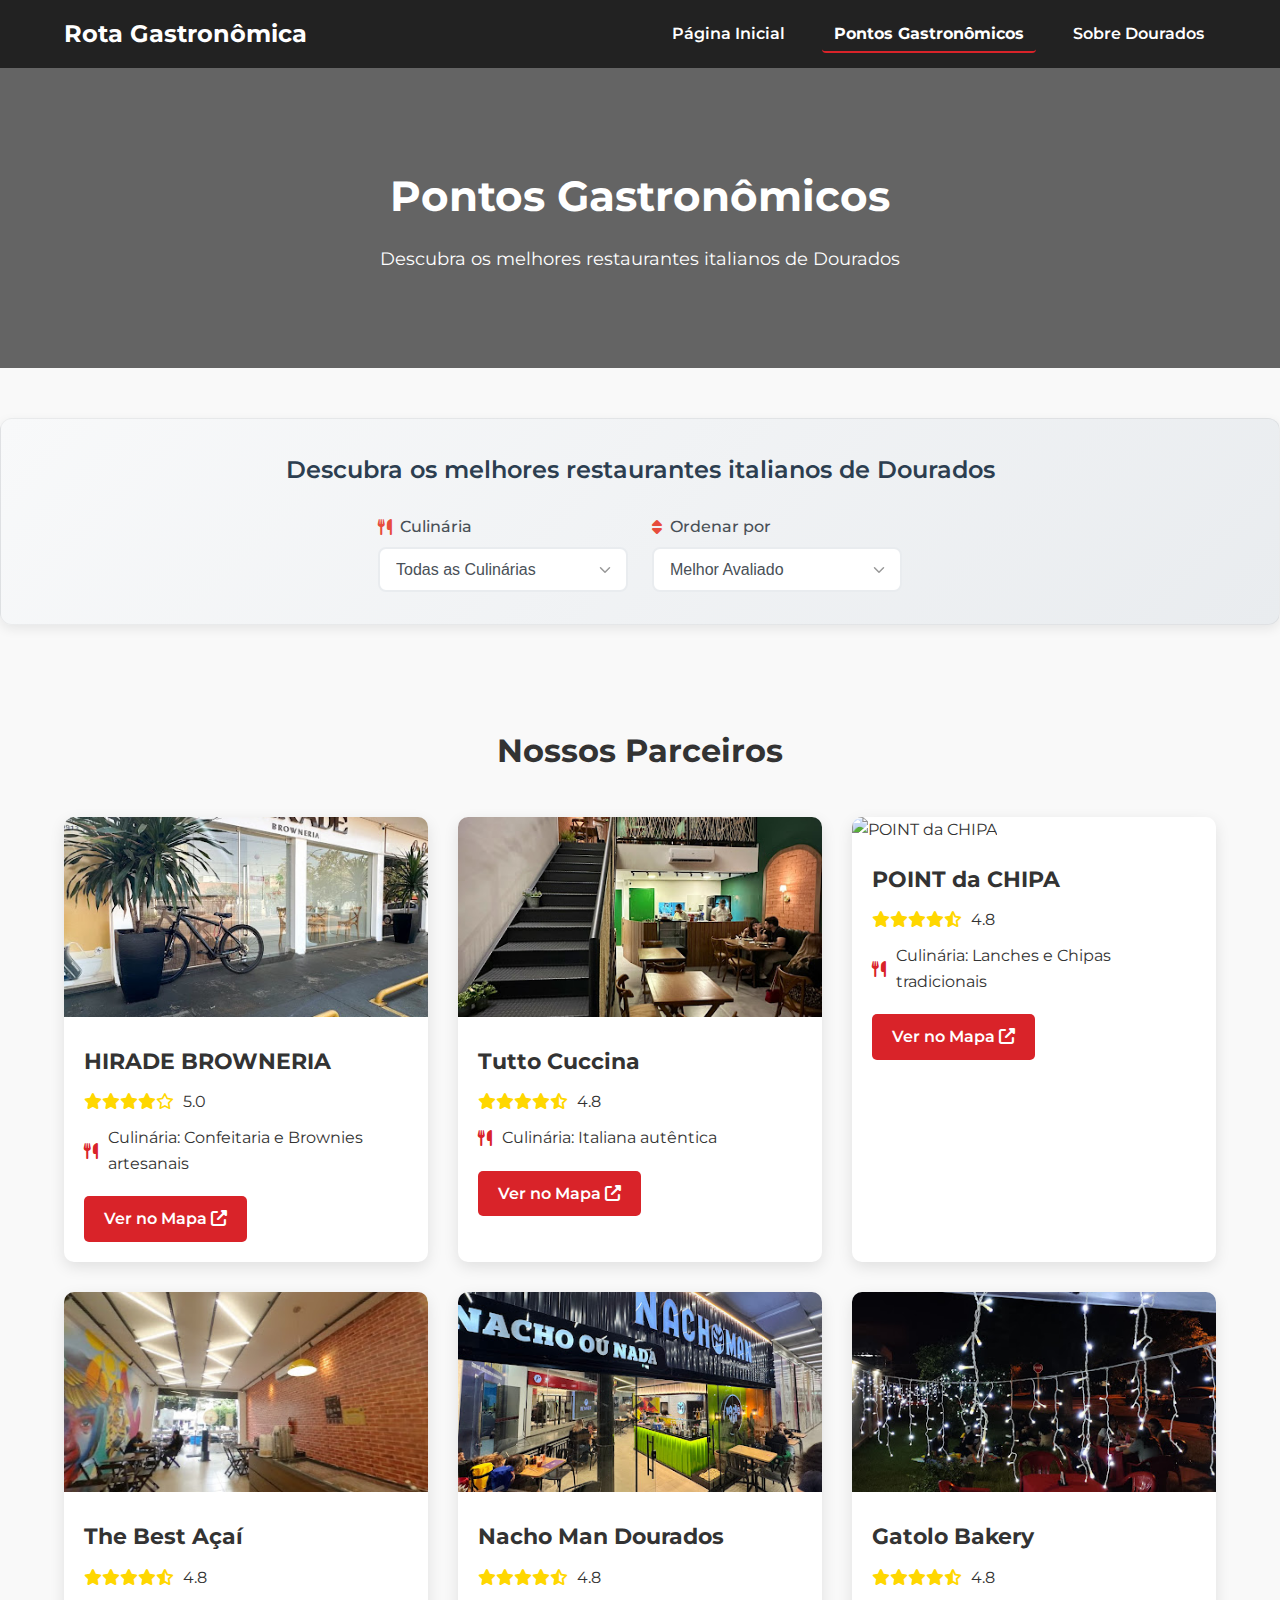
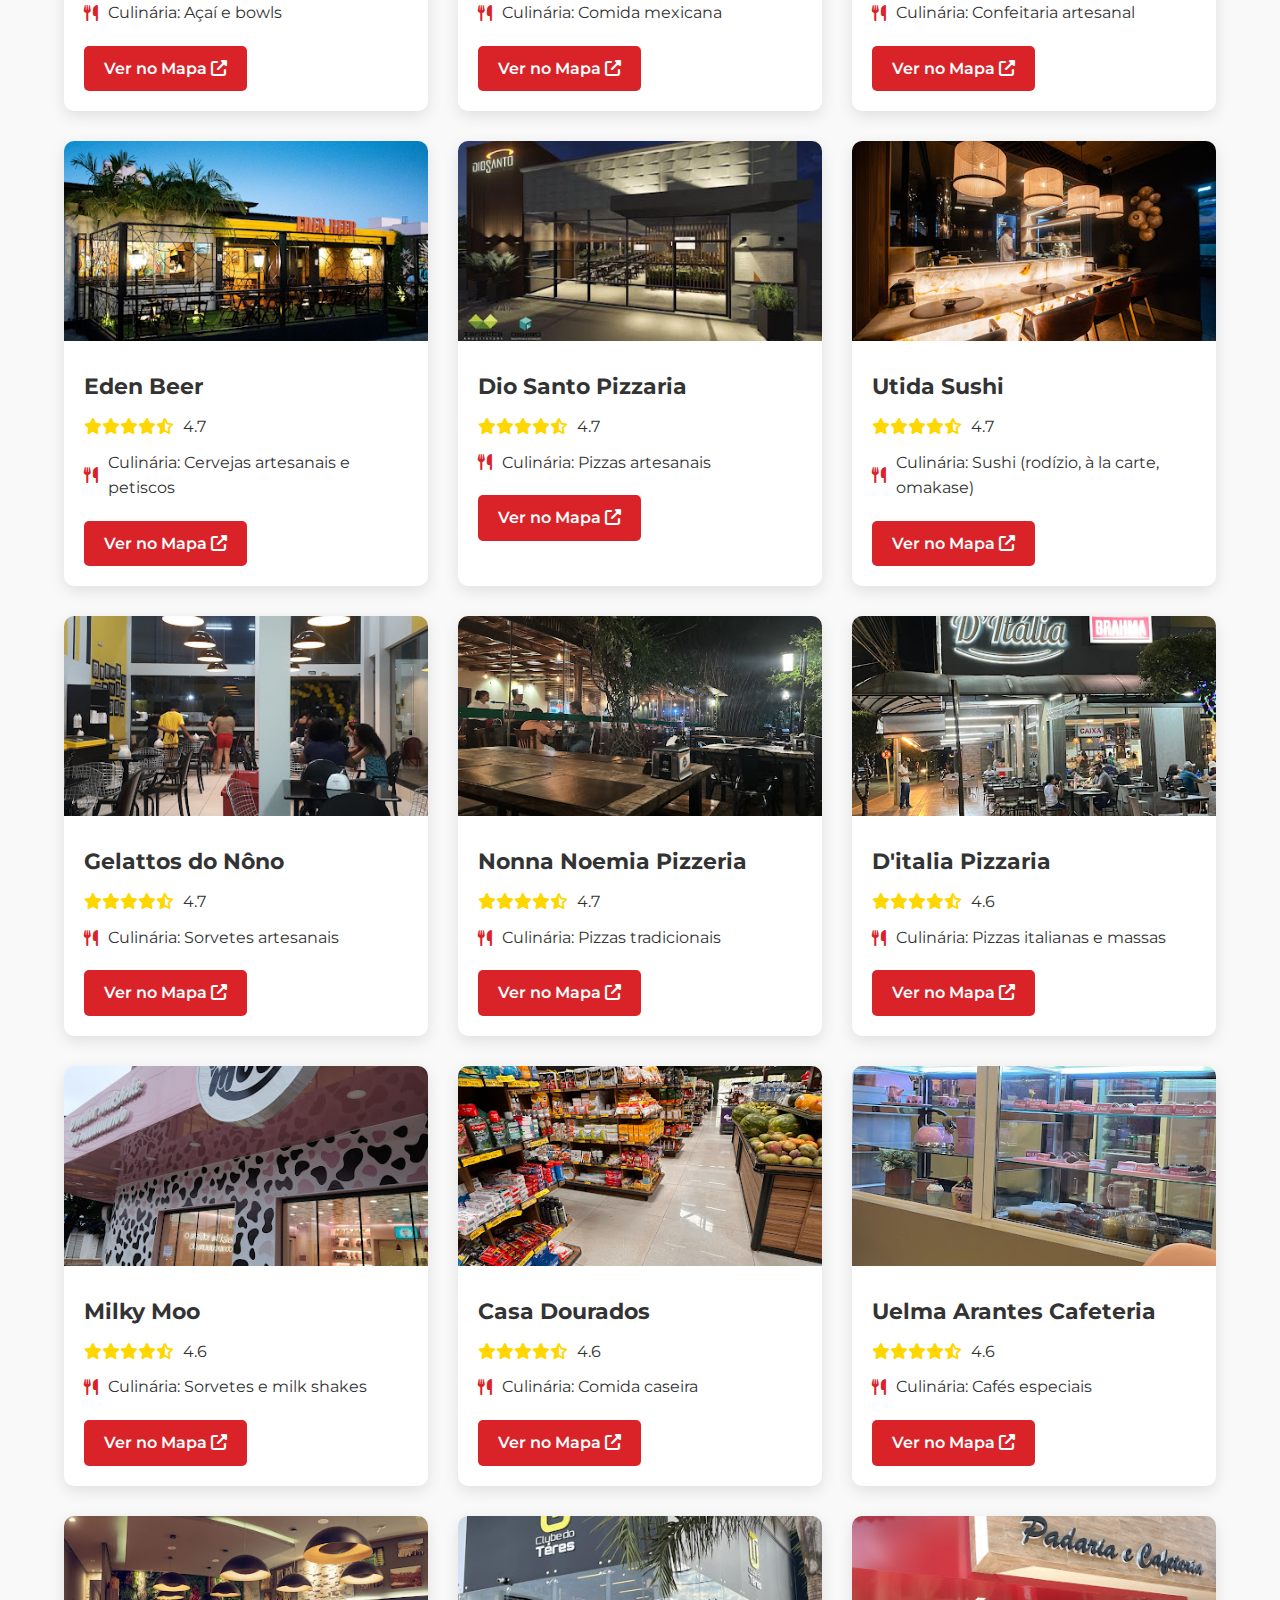
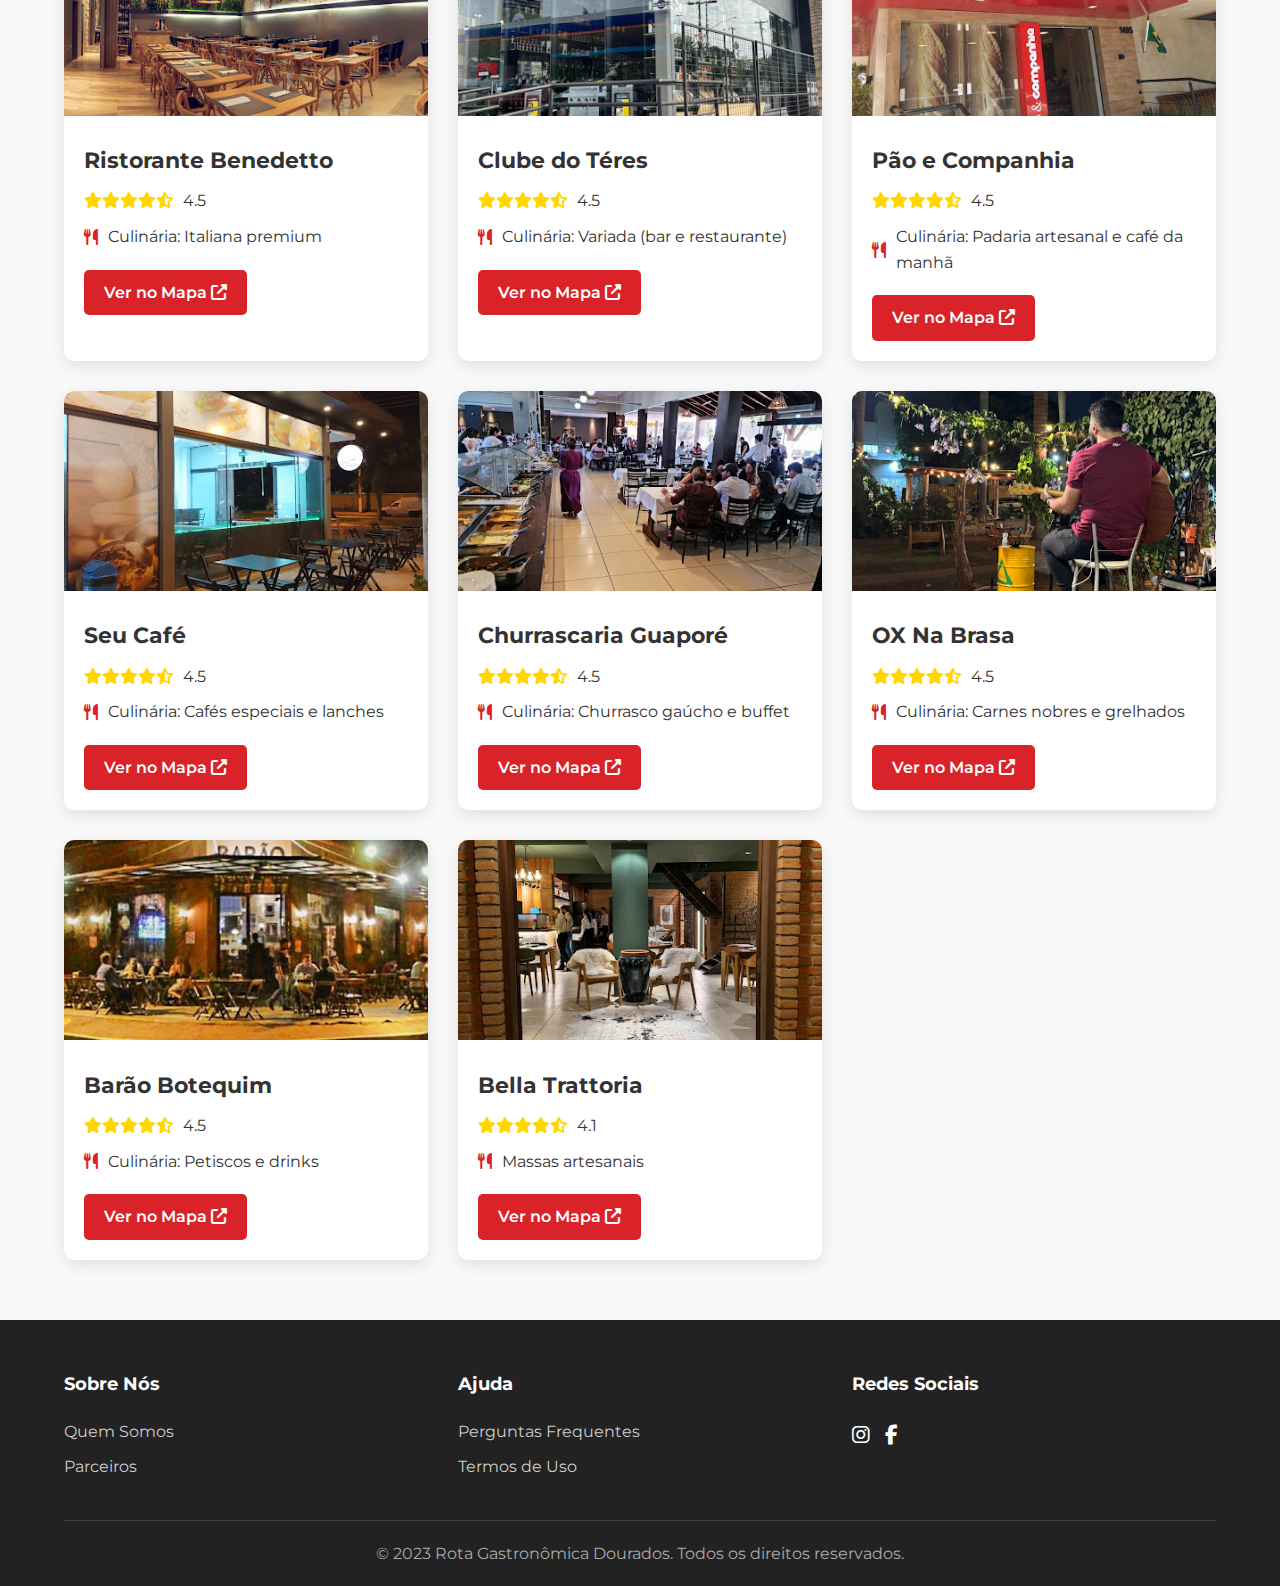
==== pontosGastronomicos.html @ c19831bf "Add files via upload" ====
<!DOCTYPE html>
<html lang="pt-BR">
  <head>
    <meta charset="UTF-8" />
    <meta name="viewport" content="width=device-width, initial-scale=1.0" />
    <title>Pontos Gastronômicos | Rota Gastronômica Dourados</title>
    <link
      href="https://fonts.googleapis.com/css2?family=Montserrat:wght@400;600;700&display=swap"
      rel="stylesheet"
    />
    <link
      rel="stylesheet"
      href="https://cdnjs.cloudflare.com/ajax/libs/font-awesome/6.4.0/css/all.min.css"
    />
    <link rel="stylesheet" href="styleRestaurantes.css" />
  </head>
  <body>
    <!-- Header -->
    <header id="mainHeader">
      <div class="container header-content">
        <a href="index.html" class="logo">Rota Gastronômica</a>
        <nav>
          <ul>
            <li><a href="index.html">Página Inicial</a></li>
            <li>
              <a href="pontosGastronomicos.html" class="active"
                >Pontos Gastronômicos</a
              >
            </li>
            <li><a href="sobreDourados.html">Sobre Dourados</a></li>
          </ul>
        </nav>
      </div>
    </header>

    <!-- Hero Banner -->
    <section class="hero-internal">
      <div class="container">
        <h1>Pontos Gastronômicos</h1>
        <p>Descubra os melhores restaurantes italianos de Dourados</p>
      </div>
    </section>
    <!-- Filtro Estilizado -->
    <section class="gastronomic-filter">
      <div class="container">
        <div class="filter-header">
          <h2>Descubra os melhores restaurantes italianos de Dourados</h2>
        </div>

        <div class="filter-controls">
          <!-- Filtro por Culinária -->
          <div class="filter-group cuisine-filter">
            <div class="filter-label">
              <i class="fas fa-utensils"></i>
              <span>Culinária</span>
            </div>
            <select id="cuisine" class="styled-select">
              <option value="all" selected>Todas as Culinárias</option>
              <option value="Italiana">Italiana</option>
              <option value="Massas">Massas</option>
              <option value="Pizzas">Pizzas</option>
              <option value="Churrasco">Churrasco</option>
              <option value="Sushi">Japonesa/Sushi</option>
              <option value="Cafés">Cafés</option>
              <option value="Sorvetes">Sorvetes</option>
              <option value="Mexicana">Mexicana</option>
            </select>
          </div>

          <!-- Ordenação -->
          <div class="filter-group sort-filter">
            <div class="filter-label">
              <i class="fas fa-sort"></i>
              <span>Ordenar por</span>
            </div>
            <select id="sort" class="styled-select">
              <option value="high-rating">Melhor Avaliado</option>
              <option value="a-z">A-Z</option>
              <option value="z-a">Z-A</option>
              <option value="low-rating">Menor Avaliação</option>
            </select>
          </div>
        </div>
      </div>
    </section>

    <!-- Lista de Pontos Gastronômicos -->
    <section class="restaurants">
      <div class="container">
        <h2>Nossos Parceiros</h2>
        <div class="restaurant-grid" id="restaurant-container">
          <!-- Tutto Cuccina -->
          <div
            class="restaurant-card"
            data-name="Tutto Cuccina"
            data-rating="4.8"
            data-cuisine="Italiana"
          >
            <img src="img/TuttoCuccina.png" alt="Tutto Cuccina" />
            <div class="restaurant-info">
              <h3>Tutto Cuccina</h3>
              <div class="rating">
                <i class="fas fa-star"></i><i class="fas fa-star"></i
                ><i class="fas fa-star"></i><i class="fas fa-star"></i
                ><i class="fas fa-star-half-alt"></i>
                <span>4.8</span>
              </div>
              <p>
                <i class="fas fa-utensils"></i> Culinária: Italiana autêntica
              </p>
              <a
                href="https://maps.app.goo.gl/bkZ68Fx8hxrrhdNy5"
                class="btn"
                target="_blank"
              >
                Ver no Mapa <i class="fas fa-external-link-alt"></i>
              </a>
            </div>
          </div>

          <!-- Bella Trattoria -->
          <div
            class="restaurant-card"
            data-name="Bella Trattoria"
            data-rating="4.1"
            data-cuisine="Massas"
          >
            <img src="img/BellaTrattoria.png" alt="Bella Trattoria" />
            <div class="restaurant-info">
              <h3>Bella Trattoria</h3>
              <div class="rating">
                <i class="fas fa-star"></i><i class="fas fa-star"></i
                ><i class="fas fa-star"></i><i class="fas fa-star"></i
                ><i class="fas fa-star-half-alt"></i>
                <span>4.1</span>
              </div>
              <p><i class="fas fa-utensils"></i> Massas artesanais</p>
              <a
                href="https://maps.app.goo.gl/bkZ68Fx8hxrrhdNy5"
                class="btn"
                target="_blank"
              >
                Ver no Mapa <i class="fas fa-external-link-alt"></i>
              </a>
            </div>
          </div>

          <!-- Ristorante Benedetto -->
          <div
            class="restaurant-card"
            data-name="Ristorante Benedetto"
            data-rating="4.5"
            data-cuisine="Italiana"
          >
            <img src="img/RistoranteBenedetto.png" alt="Ristorante Benedetto" />
            <div class="restaurant-info">
              <h3>Ristorante Benedetto</h3>
              <div class="rating">
                <i class="fas fa-star"></i><i class="fas fa-star"></i
                ><i class="fas fa-star"></i><i class="fas fa-star"></i
                ><i class="fas fa-star-half-alt"></i>
                <span>4.5</span>
              </div>
              <p><i class="fas fa-utensils"></i> Culinária: Italiana premium</p>
              <a
                href="https://maps.app.goo.gl/uF1zJBvNmth91jpS6"
                class="btn"
                target="_blank"
              >
                Ver no Mapa <i class="fas fa-external-link-alt"></i>
              </a>
            </div>
          </div>

          <!-- Clube do Téres -->
          <div
            class="restaurant-card"
            data-name="Clube do Téres"
            data-rating="4.5"
            data-cuisine="Variada"
          >
            <img src="img/ClubedoTeres.png" alt="Clube do Téres" />
            <div class="restaurant-info">
              <h3>Clube do Téres</h3>
              <div class="rating">
                <i class="fas fa-star"></i><i class="fas fa-star"></i
                ><i class="fas fa-star"></i><i class="fas fa-star"></i
                ><i class="fas fa-star-half-alt"></i>
                <span>4.5</span>
              </div>
              <p>
                <i class="fas fa-utensils"></i> Culinária: Variada (bar e
                restaurante)
              </p>
              <a
                href="https://maps.app.goo.gl/bkZ68Fx8hxrrhdNy5"
                class="btn"
                target="_blank"
              >
                Ver no Mapa <i class="fas fa-external-link-alt"></i>
              </a>
            </div>
          </div>

          <!-- POINT da CHIPA -->
          <div
            class="restaurant-card"
            data-name="POINT da CHIPA"
            data-rating="4.8"
            data-cuisine="Lanches"
          >
            <img src="img/PointDaChipa.png" alt="POINT da CHIPA" />
            <div class="restaurant-info">
              <h3>POINT da CHIPA</h3>
              <div class="rating">
                <i class="fas fa-star"></i><i class="fas fa-star"></i
                ><i class="fas fa-star"></i><i class="fas fa-star"></i
                ><i class="fas fa-star-half-alt"></i>
                <span>4.8</span>
              </div>
              <p>
                <i class="fas fa-utensils"></i> Culinária: Lanches e Chipas
                tradicionais
              </p>
              <a
                href="https://maps.app.goo.gl/bkZ68Fx8hxrrhdNy5"
                class="btn"
                target="_blank"
              >
                Ver no Mapa <i class="fas fa-external-link-alt"></i>
              </a>
            </div>
          </div>

          <!-- HIRADE BROWNERIA -->
          <div
            class="restaurant-card"
            data-name="HIRADE BROWNERIA"
            data-rating="5.0"
            data-cuisine="Confeitaria"
          >
            <img src="img/HiradeBrowneria.png" alt="HIRADE BROWNERIA" />
            <div class="restaurant-info">
              <h3>HIRADE BROWNERIA</h3>
              <div class="rating">
                <i class="fas fa-star"></i><i class="fas fa-star"></i
                ><i class="fas fa-star"></i><i class="fas fa-star"></i
                ><i class="far fa-star"></i>
                <span>5.0</span>
              </div>
              <p>
                <i class="fas fa-utensils"></i> Culinária: Confeitaria e
                Brownies artesanais
              </p>
              <a
                href="https://maps.app.goo.gl/bkZ68Fx8hxrrhdNy5"
                class="btn"
                target="_blank"
              >
                Ver no Mapa <i class="fas fa-external-link-alt"></i>
              </a>
            </div>
          </div>

          <!-- Pão e Companhia -->
          <div
            class="restaurant-card"
            data-name="Pão e Companhia"
            data-rating="4.5"
            data-cuisine="Padaria"
          >
            <img src="img/PaoECompanhia.png" alt="Pão e Companhia" />
            <div class="restaurant-info">
              <h3>Pão e Companhia</h3>
              <div class="rating">
                <i class="fas fa-star"></i><i class="fas fa-star"></i
                ><i class="fas fa-star"></i><i class="fas fa-star"></i
                ><i class="fas fa-star-half-alt"></i>
                <span>4.5</span>
              </div>
              <p>
                <i class="fas fa-utensils"></i> Culinária: Padaria artesanal e
                café da manhã
              </p>
              <a
                href="https://maps.app.goo.gl/bkZ68Fx8hxrrhdNy5"
                class="btn"
                target="_blank"
              >
                Ver no Mapa <i class="fas fa-external-link-alt"></i>
              </a>
            </div>
          </div>

          <!-- D'italia Pizzaria -->
          <div
            class="restaurant-card"
            data-name="D'italia Pizzaria"
            data-rating="4.6"
            data-cuisine="Pizzas"
          >
            <img src="img/DItaliaPizzaria.png" alt="D'italia Pizzaria" />
            <div class="restaurant-info">
              <h3>D'italia Pizzaria</h3>
              <div class="rating">
                <i class="fas fa-star"></i><i class="fas fa-star"></i
                ><i class="fas fa-star"></i><i class="fas fa-star"></i
                ><i class="fas fa-star-half-alt"></i>
                <span>4.6</span>
              </div>
              <p>
                <i class="fas fa-utensils"></i> Culinária: Pizzas italianas e
                massas
              </p>
              <a
                href="https://maps.app.goo.gl/bkZ68Fx8hxrrhdNy5"
                class="btn"
                target="_blank"
              >
                Ver no Mapa <i class="fas fa-external-link-alt"></i>
              </a>
            </div>
          </div>

          <!-- Padaria e Cafeteria Seu Café -->
          <div
            class="restaurant-card"
            data-name="Seu Café"
            data-rating="4.5"
            data-cuisine="Cafés"
          >
            <img src="img/SeuCafe.png" alt="Padaria e Cafeteria Seu Café" />
            <div class="restaurant-info">
              <h3>Seu Café</h3>
              <div class="rating">
                <i class="fas fa-star"></i><i class="fas fa-star"></i
                ><i class="fas fa-star"></i><i class="fas fa-star"></i
                ><i class="fas fa-star-half-alt"></i>
                <span>4.5</span>
              </div>
              <p>
                <i class="fas fa-utensils"></i> Culinária: Cafés especiais e
                lanches
              </p>
              <a
                href="https://maps.app.goo.gl/bkZ68Fx8hxrrhdNy5"
                class="btn"
                target="_blank"
              >
                Ver no Mapa <i class="fas fa-external-link-alt"></i>
              </a>
            </div>
          </div>

          <!-- Hotel e Churrascaria Guaporé -->
          <div
            class="restaurant-card"
            data-name="Churrascaria Guaporé"
            data-rating="4.5"
            data-cuisine="Churrasco"
          >
            <img src="img/Guapore.png" alt="Churrascaria Guaporé" />
            <div class="restaurant-info">
              <h3>Churrascaria Guaporé</h3>
              <div class="rating">
                <i class="fas fa-star"></i><i class="fas fa-star"></i
                ><i class="fas fa-star"></i><i class="fas fa-star"></i
                ><i class="fas fa-star-half-alt"></i>
                <span>4.5</span>
              </div>
              <p>
                <i class="fas fa-utensils"></i> Culinária: Churrasco gaúcho e
                buffet
              </p>
              <a
                href="https://maps.app.goo.gl/bkZ68Fx8hxrrhdNy5"
                class="btn"
                target="_blank"
              >
                Ver no Mapa <i class="fas fa-external-link-alt"></i>
              </a>
            </div>
          </div>

          <!-- OX Na Brasa -->
          <div
            class="restaurant-card"
            data-name="OX Na Brasa"
            data-rating="4.5"
            data-cuisine="Carnes"
          >
            <img src="img/OXNaBrasa.png" alt="OX Na Brasa" />
            <div class="restaurant-info">
              <h3>OX Na Brasa</h3>
              <div class="rating">
                <i class="fas fa-star"></i><i class="fas fa-star"></i
                ><i class="fas fa-star"></i><i class="fas fa-star"></i
                ><i class="fas fa-star-half-alt"></i>
                <span>4.5</span>
              </div>
              <p>
                <i class="fas fa-utensils"></i> Culinária: Carnes nobres e
                grelhados
              </p>
              <a
                href="https://maps.app.goo.gl/bkZ68Fx8hxrrhdNy5"
                class="btn"
                target="_blank"
              >
                Ver no Mapa <i class="fas fa-external-link-alt"></i>
              </a>
            </div>
          </div>

          <!-- Eden Beer -->
          <div
            class="restaurant-card"
            data-name="Eden Beer"
            data-rating="4.7"
            data-cuisine="Cervejas"
          >
            <img src="img/EdenBeer.png" alt="Eden Beer" />
            <div class="restaurant-info">
              <h3>Eden Beer</h3>
              <div class="rating">
                <i class="fas fa-star"></i><i class="fas fa-star"></i
                ><i class="fas fa-star"></i><i class="fas fa-star"></i
                ><i class="fas fa-star-half-alt"></i>
                <span>4.7</span>
              </div>
              <p>
                <i class="fas fa-utensils"></i> Culinária: Cervejas artesanais e
                petiscos
              </p>
              <a
                href="https://maps.app.goo.gl/bkZ68Fx8hxrrhdNy5"
                class="btn"
                target="_blank"
              >
                Ver no Mapa <i class="fas fa-external-link-alt"></i>
              </a>
            </div>
          </div>

          <!-- Dio Santo Pizzaria -->
          <div
            class="restaurant-card"
            data-name="Dio Santo Pizzaria"
            data-rating="4.7"
            data-cuisine="Pizzas"
          >
            <img src="img/DioSanto.png" alt="Dio Santo Pizzaria" />
            <div class="restaurant-info">
              <h3>Dio Santo Pizzaria</h3>
              <div class="rating">
                <i class="fas fa-star"></i><i class="fas fa-star"></i
                ><i class="fas fa-star"></i><i class="fas fa-star"></i
                ><i class="fas fa-star-half-alt"></i>
                <span>4.7</span>
              </div>
              <p>
                <i class="fas fa-utensils"></i> Culinária: Pizzas artesanais
              </p>
              <a
                href="https://maps.app.goo.gl/bkZ68Fx8hxrrhdNy5"
                class="btn"
                target="_blank"
              >
                Ver no Mapa <i class="fas fa-external-link-alt"></i>
              </a>
            </div>
          </div>

          <!-- Utida Sushi -->
          <div
            class="restaurant-card"
            data-name="Utida Sushi"
            data-rating="4.7"
            data-cuisine="Sushi"
          >
            <img src="img/UtidaSushi.png" alt="Utida Sushi" />
            <div class="restaurant-info">
              <h3>Utida Sushi</h3>
              <div class="rating">
                <i class="fas fa-star"></i><i class="fas fa-star"></i
                ><i class="fas fa-star"></i><i class="fas fa-star"></i
                ><i class="fas fa-star-half-alt"></i>
                <span>4.7</span>
              </div>
              <p>
                <i class="fas fa-utensils"></i> Culinária: Sushi (rodízio, à la
                carte, omakase)
              </p>
              <a
                href="https://maps.app.goo.gl/bkZ68Fx8hxrrhdNy5"
                class="btn"
                target="_blank"
              >
                Ver no Mapa <i class="fas fa-external-link-alt"></i>
              </a>
            </div>
          </div>

          <!-- Milky Moo -->
          <div
            class="restaurant-card"
            data-name="Milky Moo"
            data-rating="4.6"
            data-cuisine="Sorvetes"
          >
            <img src="img/MilkyMoo.png" alt="Milky Moo" />
            <div class="restaurant-info">
              <h3>Milky Moo</h3>
              <div class="rating">
                <i class="fas fa-star"></i><i class="fas fa-star"></i
                ><i class="fas fa-star"></i><i class="fas fa-star"></i
                ><i class="fas fa-star-half-alt"></i>
                <span>4.6</span>
              </div>
              <p>
                <i class="fas fa-utensils"></i> Culinária: Sorvetes e milk
                shakes
              </p>
              <a
                href="https://maps.app.goo.gl/bkZ68Fx8hxrrhdNy5"
                class="btn"
                target="_blank"
              >
                Ver no Mapa <i class="fas fa-external-link-alt"></i>
              </a>
            </div>
          </div>

          <!-- Barão Botequim -->
          <div
            class="restaurant-card"
            data-name="Barão Botequim"
            data-rating="4.5"
            data-cuisine="Petiscos"
          >
            <img src="img/BaraoBotequim.png" alt="Barão Botequim" />
            <div class="restaurant-info">
              <h3>Barão Botequim</h3>
              <div class="rating">
                <i class="fas fa-star"></i><i class="fas fa-star"></i
                ><i class="fas fa-star"></i><i class="fas fa-star"></i
                ><i class="fas fa-star-half-alt"></i>
                <span>4.5</span>
              </div>
              <p>
                <i class="fas fa-utensils"></i> Culinária: Petiscos e drinks
              </p>
              <a
                href="https://maps.app.goo.gl/bkZ68Fx8hxrrhdNy5"
                class="btn"
                target="_blank"
              >
                Ver no Mapa <i class="fas fa-external-link-alt"></i>
              </a>
            </div>
          </div>

          <!-- The Best Açaí -->
          <div
            class="restaurant-card"
            data-name="The Best Açaí"
            data-rating="4.8"
            data-cuisine="Açaí"
          >
            <img src="img/TheBestAcai.png" alt="The Best Açaí" />
            <div class="restaurant-info">
              <h3>The Best Açaí</h3>
              <div class="rating">
                <i class="fas fa-star"></i><i class="fas fa-star"></i
                ><i class="fas fa-star"></i><i class="fas fa-star"></i
                ><i class="fas fa-star-half-alt"></i>
                <span>4.8</span>
              </div>
              <p><i class="fas fa-utensils"></i> Culinária: Açaí e bowls</p>
              <a
                href="https://maps.app.goo.gl/bkZ68Fx8hxrrhdNy5"
                class="btn"
                target="_blank"
              >
                Ver no Mapa <i class="fas fa-external-link-alt"></i>
              </a>
            </div>
          </div>

          <!-- Casa Dourados -->
          <div
            class="restaurant-card"
            data-name="Casa Dourados"
            data-rating="4.6"
            data-cuisine="Caseira"
          >
            <img src="img/CasaDourados.png" alt="Casa Dourados" />
            <div class="restaurant-info">
              <h3>Casa Dourados</h3>
              <div class="rating">
                <i class="fas fa-star"></i><i class="fas fa-star"></i
                ><i class="fas fa-star"></i><i class="fas fa-star"></i
                ><i class="fas fa-star-half-alt"></i>
                <span>4.6</span>
              </div>
              <p><i class="fas fa-utensils"></i> Culinária: Comida caseira</p>
              <a
                href="https://maps.app.goo.gl/bkZ68Fx8hxrrhdNy5"
                class="btn"
                target="_blank"
              >
                Ver no Mapa <i class="fas fa-external-link-alt"></i>
              </a>
            </div>
          </div>

          <!-- Nacho Man Dourados -->
          <div
            class="restaurant-card"
            data-name="Nacho Man Dourados"
            data-rating="4.8"
            data-cuisine="Mexicana"
          >
            <img src="img/NachoMan.png" alt="Nacho Man Dourados" />
            <div class="restaurant-info">
              <h3>Nacho Man Dourados</h3>
              <div class="rating">
                <i class="fas fa-star"></i><i class="fas fa-star"></i
                ><i class="fas fa-star"></i><i class="fas fa-star"></i
                ><i class="fas fa-star-half-alt"></i>
                <span>4.8</span>
              </div>
              <p><i class="fas fa-utensils"></i> Culinária: Comida mexicana</p>
              <a
                href="https://maps.app.goo.gl/bkZ68Fx8hxrrhdNy5"
                class="btn"
                target="_blank"
              >
                Ver no Mapa <i class="fas fa-external-link-alt"></i>
              </a>
            </div>
          </div>

          <!-- Gatolo Bakery -->
          <div
            class="restaurant-card"
            data-name="Gatolo Bakery"
            data-rating="4.8"
            data-cuisine="Confeitaria"
          >
            <img src="img/GatoloBakery.png" alt="Gatolo Bakery" />
            <div class="restaurant-info">
              <h3>Gatolo Bakery</h3>
              <div class="rating">
                <i class="fas fa-star"></i><i class="fas fa-star"></i
                ><i class="fas fa-star"></i><i class="fas fa-star"></i
                ><i class="fas fa-star-half-alt"></i>
                <span>4.8</span>
              </div>
              <p>
                <i class="fas fa-utensils"></i> Culinária: Confeitaria artesanal
              </p>
              <a
                href="https://maps.app.goo.gl/bkZ68Fx8hxrrhdNy5"
                class="btn"
                target="_blank"
              >
                Ver no Mapa <i class="fas fa-external-link-alt"></i>
              </a>
            </div>
          </div>

          <!-- Gelattos do Nôno Sorvetes -->
          <div
            class="restaurant-card"
            data-name="Gelattos do Nôno"
            data-rating="4.7"
            data-cuisine="Sorvetes"
          >
            <img src="img/Gelattos.png" alt="Gelattos do Nôno Sorvetes" />
            <div class="restaurant-info">
              <h3>Gelattos do Nôno</h3>
              <div class="rating">
                <i class="fas fa-star"></i><i class="fas fa-star"></i
                ><i class="fas fa-star"></i><i class="fas fa-star"></i
                ><i class="fas fa-star-half-alt"></i>
                <span>4.7</span>
              </div>
              <p>
                <i class="fas fa-utensils"></i> Culinária: Sorvetes artesanais
              </p>
              <a
                href="https://maps.app.goo.gl/bkZ68Fx8hxrrhdNy5"
                class="btn"
                target="_blank"
              >
                Ver no Mapa <i class="fas fa-external-link-alt"></i>
              </a>
            </div>
          </div>

          <!-- Uelma Arantes Cafeteria -->
          <div
            class="restaurant-card"
            data-name="Uelma Arantes Cafeteria"
            data-rating="4.6"
            data-cuisine="Cafés"
          >
            <img src="img/UelmaArantes.png" alt="Uelma Arantes Cafeteria" />
            <div class="restaurant-info">
              <h3>Uelma Arantes Cafeteria</h3>
              <div class="rating">
                <i class="fas fa-star"></i><i class="fas fa-star"></i
                ><i class="fas fa-star"></i><i class="fas fa-star"></i
                ><i class="fas fa-star-half-alt"></i>
                <span>4.6</span>
              </div>
              <p><i class="fas fa-utensils"></i> Culinária: Cafés especiais</p>
              <a
                href="https://maps.app.goo.gl/bkZ68Fx8hxrrhdNy5"
                class="btn"
                target="_blank"
              >
                Ver no Mapa <i class="fas fa-external-link-alt"></i>
              </a>
            </div>
          </div>

          <!-- Nonna Noemia Pizzeria -->
          <div
            class="restaurant-card"
            data-name="Nonna Noemia Pizzeria"
            data-rating="4.7"
            data-cuisine="Pizzas"
          >
            <img src="img/NonnaNoemia.png" alt="Nonna Noemia Pizzeria" />
            <div class="restaurant-info">
              <h3>Nonna Noemia Pizzeria</h3>
              <div class="rating">
                <i class="fas fa-star"></i><i class="fas fa-star"></i
                ><i class="fas fa-star"></i><i class="fas fa-star"></i
                ><i class="fas fa-star-half-alt"></i>
                <span>4.7</span>
              </div>
              <p>
                <i class="fas fa-utensils"></i> Culinária: Pizzas tradicionais
              </p>
              <a
                href="https://maps.app.goo.gl/bkZ68Fx8hxrrhdNy5"
                class="btn"
                target="_blank"
              >
                Ver no Mapa <i class="fas fa-external-link-alt"></i>
              </a>
            </div>
          </div>
        </div>
      </div>
    </section>

    <!-- Footer -->
    <footer>
      <div class="container">
        <div class="footer-content">
          <div class="footer-column">
            <h3>Sobre Nós</h3>
            <ul>
              <li><a>Quem Somos</a></li>
              <li><a>Parceiros</a></li>
            </ul>
          </div>
          <div class="footer-column">
            <h3>Ajuda</h3>
            <ul>
              <li><a>Perguntas Frequentes</a></li>
              <li><a>Termos de Uso</a></li>
            </ul>
          </div>
          <div class="footer-column">
            <h3>Redes Sociais</h3>
            <div class="social-icons">
              <a><i class="fab fa-instagram"></i></a>
              <a><i class="fab fa-facebook-f"></i></a>
            </div>
          </div>
        </div>
        <div class="copyright">
          <p>
            &copy; 2023 Rota Gastronômica Dourados. Todos os direitos
            reservados.
          </p>
        </div>
      </div>
    </footer>
    <script>
      // O mesmo JavaScript da implementação anterior pode ser mantido
      document.addEventListener("DOMContentLoaded", function () {
        const sortSelect = document.getElementById("sort");
        const cuisineSelect = document.getElementById("cuisine");
        const restaurantContainer = document.getElementById(
          "restaurant-container"
        );
        const restaurantCards = Array.from(
          restaurantContainer.getElementsByClassName("restaurant-card")
        );

        function filterAndSortRestaurants() {
          const sortValue = sortSelect.value;
          const cuisineValue = cuisineSelect.value;

          let filteredCards = restaurantCards;
          if (cuisineValue !== "all") {
            filteredCards = restaurantCards.filter((card) => {
              return card.dataset.cuisine.includes(cuisineValue);
            });
          }

          filteredCards.sort((a, b) => {
            const nameA = a.dataset.name.toLowerCase();
            const nameB = b.dataset.name.toLowerCase();
            const ratingA = parseFloat(a.dataset.rating);
            const ratingB = parseFloat(b.dataset.rating);

            switch (sortValue) {
              case "a-z":
                return nameA.localeCompare(nameB);
              case "z-a":
                return nameB.localeCompare(nameA);
              case "high-rating":
                return ratingB - ratingA;
              case "low-rating":
                return ratingA - ratingB;
              default:
                return 0;
            }
          });

          while (restaurantContainer.firstChild) {
            restaurantContainer.removeChild(restaurantContainer.firstChild);
          }

          filteredCards.forEach((card) => {
            restaurantContainer.appendChild(card);
          });
        }

        sortSelect.addEventListener("change", filterAndSortRestaurants);
        cuisineSelect.addEventListener("change", filterAndSortRestaurants);
        filterAndSortRestaurants();
      });
    </script>
    <script src="scripts.js"></script>
  </body>
</html>
---- styleRestaurantes.css ----
/* Reset & Base Styles */
* {
  margin: 0;
  padding: 0;
  box-sizing: border-box;
}

body {
  font-family: "Montserrat", sans-serif;
  background: #f9f9f9;
  color: #333;
  line-height: 1.6;
}

.container {
  width: 90%;
  max-width: 1200px;
  margin: 0 auto;
}

/* Header */
header {
  background: #222;
  padding: 15px 0;
  position: sticky;
  top: 0;
  z-index: 100;
}

.header-content {
  display: flex;
  justify-content: space-between;
  align-items: center;
}

.logo {
  font-size: 24px;
  font-weight: 700;
  color: #fff;
  text-decoration: none;
}

nav ul {
  display: flex;
  list-style: none;
}

nav ul li {
  margin-left: 25px;
}

nav ul li a {
  text-decoration: none;
  color: #fff;
  font-weight: 600;
  padding: 8px 12px;
  border-radius: 4px;
  transition: all 0.3s;
}

nav ul li a:hover {
  background: #d92329;
  color: white;
}

nav ul li a.active {
  color: #fff;
  font-weight: 700;
  border-bottom: 2px solid #d92329;
}

/* Hero Interno */
.hero-internal {
  background: linear-gradient(rgba(0, 0, 0, 0.6), rgba(0, 0, 0, 0.6)),
    url("https://images.unsplash.com/photo-1517248135467-4c7edcad34c4?ixlib=rb-1.2.1&auto=format&fit=crop&w=1350&q=80")
      no-repeat center/cover;
  height: 300px;
  display: flex;
  align-items: center;
  text-align: center;
  color: white;
  margin-bottom: 50px;
}

.hero-internal h1 {
  font-size: 42px;
  margin-bottom: 15px;
}

.hero-internal p {
  font-size: 18px;
}

/* Filtro */
.gastronomic-filter {
  background: linear-gradient(135deg, #f8f9fa 0%, #e9ecef 100%);
  padding: 2rem 0;
  border-radius: 12px;
  box-shadow: 0 4px 12px rgba(0, 0, 0, 0.08);
  margin-bottom: 2.5rem;
  border: 1px solid rgba(0, 0, 0, 0.05);
}

.filter-header h2 {
  color: #2c3e50;
  font-size: 1.5rem;
  margin-bottom: 1.5rem;
  text-align: center;
  font-weight: 600;
}

.filter-controls {
  display: flex;
  justify-content: center;
  gap: 1.5rem;
  flex-wrap: wrap;
}

.filter-group {
  min-width: 250px;
}

.filter-label {
  display: flex;
  align-items: center;
  gap: 8px;
  margin-bottom: 8px;
  color: #495057;
  font-weight: 500;
}

.filter-label i {
  color: #e74c3c;
}

.styled-select {
  width: 100%;
  padding: 12px 16px;
  border: 2px solid #e9ecef;
  border-radius: 8px;
  background-color: white;
  font-size: 1rem;
  color: #495057;
  cursor: pointer;
  transition: all 0.3s ease;
  appearance: none;
  background-image: url("data:image/svg+xml;charset=UTF-8,%3csvg xmlns='http://www.w3.org/2000/svg' viewBox='0 0 24 24' fill='none' stroke='%23999' stroke-width='2' stroke-linecap='round' stroke-linejoin='round'%3e%3cpolyline points='6 9 12 15 18 9'%3e%3c/polyline%3e%3c/svg%3e");
  background-repeat: no-repeat;
  background-position: right 12px center;
  background-size: 18px;
}

.styled-select:hover {
  border-color: #ced4da;
}

.styled-select:focus {
  outline: none;
  border-color: #e74c3c;
  box-shadow: 0 0 0 3px rgba(231, 76, 60, 0.2);
}

/* Restaurantes */
.restaurants {
  padding: 60px 0;
}

.restaurants h2 {
  text-align: center;
  font-size: 32px;
  margin-bottom: 40px;
}

.restaurant-grid {
  display: grid;
  grid-template-columns: repeat(auto-fill, minmax(300px, 1fr));
  gap: 30px;
  margin-top: 40px;
}

.restaurant-card {
  background: white;
  border-radius: 10px;
  overflow: hidden;
  box-shadow: 0 5px 15px rgba(0, 0, 0, 0.1);
  transition: all 0.3s;
}

.restaurant-card:hover {
  transform: translateY(-5px);
  box-shadow: 0 10px 25px rgba(0, 0, 0, 0.15);
}

.restaurant-card img {
  width: 100%;
  height: 200px;
  object-fit: cover;
}

.restaurant-info {
  padding: 20px;
}

.restaurant-info h3 {
  font-size: 22px;
  margin-bottom: 10px;
}

.rating {
  color: #ffd700;
  margin-bottom: 10px;
}

.rating span {
  color: #333;
  margin-left: 5px;
}

.restaurant-info p {
  margin-bottom: 10px;
  display: flex;
  align-items: center;
}

.restaurant-info p i {
  margin-right: 10px;
  color: #d92329;
}

.btn {
  display: inline-block;
  background: #d92329;
  color: white;
  padding: 10px 20px;
  border-radius: 5px;
  text-decoration: none;
  font-weight: 600;
  margin-top: 10px;
  transition: all 0.3s;
}

.btn:hover {
  background: #b51d22;
  transform: translateY(-2px);
}

/* Footer */
footer {
  background: #222;
  color: white;
  padding: 50px 0 20px;
}

.footer-content {
  display: grid;
  grid-template-columns: repeat(auto-fit, minmax(200px, 1fr));
  gap: 30px;
  margin-bottom: 30px;
}

.footer-column h3 {
  margin-bottom: 20px;
  font-size: 18px;
}

.footer-column ul {
  list-style: none;
}

.footer-column ul li {
  margin-bottom: 10px;
}

.footer-column ul li a {
  color: #ccc;
  text-decoration: none;
  transition: color 0.3s;
}

.footer-column ul li a:hover {
  color: #d92329;
}

.social-icons {
  display: flex;
  gap: 15px;
}

.social-icons a {
  color: white;
  font-size: 20px;
  transition: color 0.3s;
}

.social-icons a:hover {
  color: #d92329;
}

.copyright {
  text-align: center;
  padding-top: 20px;
  border-top: 1px solid #444;
  color: #aaa;
}

/* Media Queries */
@media (max-width: 992px) {
  .hero-internal h1 {
    font-size: 36px;
  }

  .hero-internal p {
    font-size: 16px;
  }

  .restaurant-grid {
    grid-template-columns: repeat(auto-fill, minmax(250px, 1fr));
  }
}

@media (max-width: 768px) {
  .header-content {
    flex-direction: column;
    text-align: center;
  }

  nav ul {
    margin-top: 15px;
    flex-wrap: wrap;
    justify-content: center;
  }

  nav ul li {
    margin: 5px 10px;
  }

  .hero-internal {
    height: 250px;
    margin-bottom: 30px;
  }

  .hero-internal h1 {
    font-size: 28px;
  }

  .filter-controls {
    flex-direction: column;
    align-items: center;
  }

  .filter-group {
    width: 100%;
    max-width: 300px;
  }

  .filter-header h2 {
    font-size: 1.3rem;
  }

  .restaurants h2 {
    font-size: 28px;
  }
}
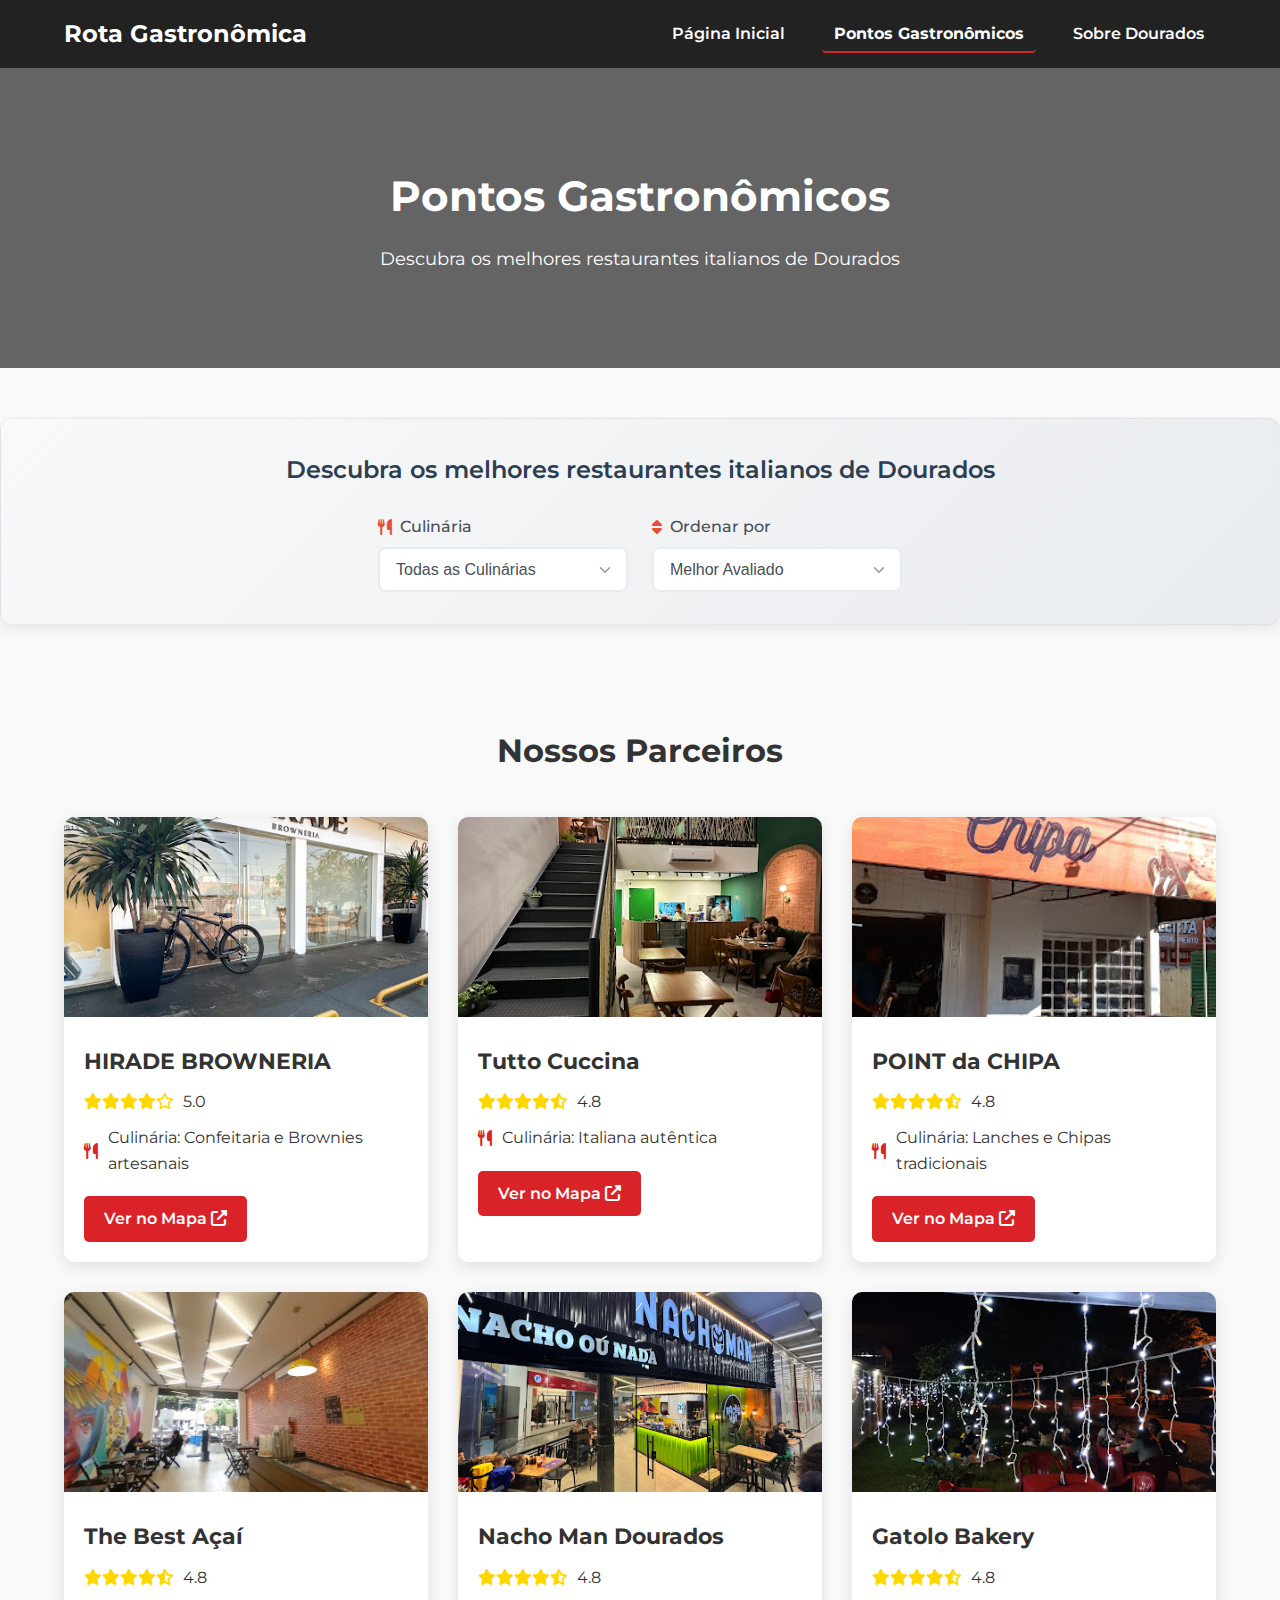
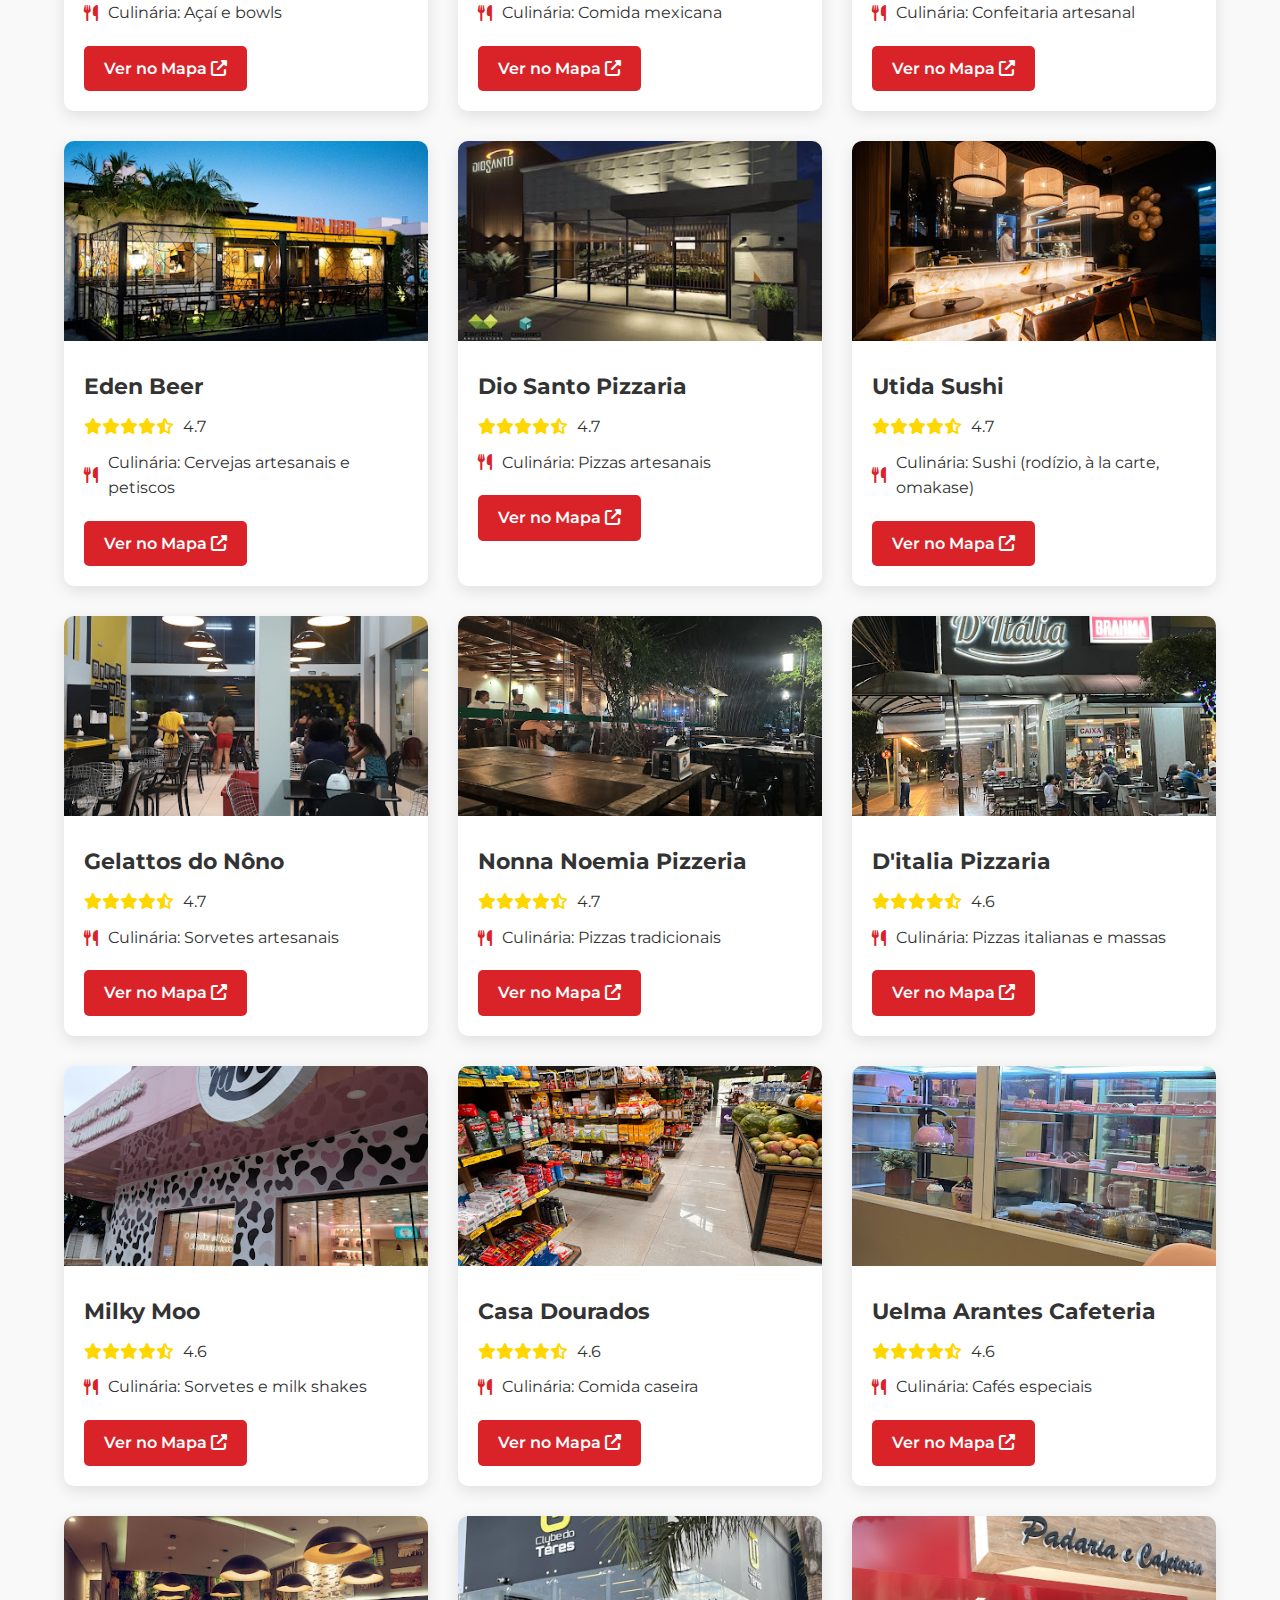
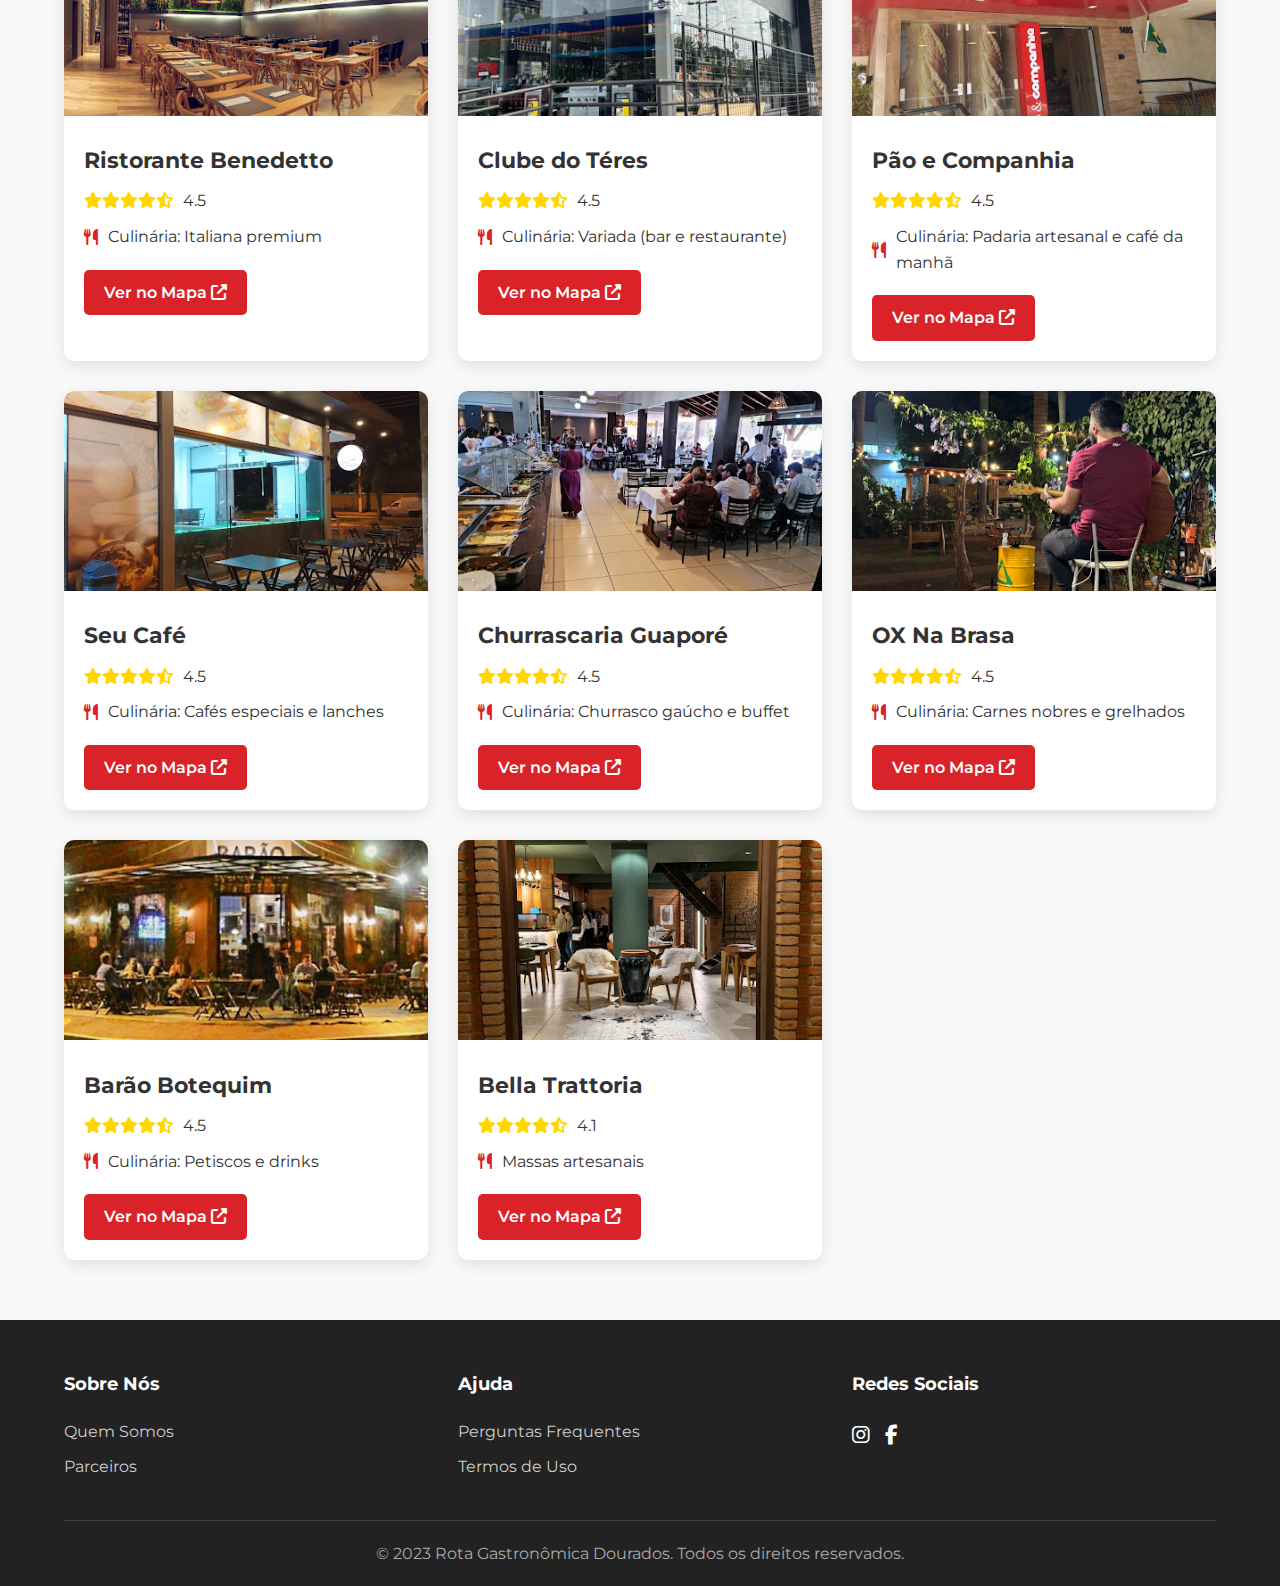
==== commit aec17133: "Add files via upload" ====
--- a/pontosGastronomicos.html
+++ b/pontosGastronomicos.html
@@ -209,7 +209,7 @@
             data-rating="4.8"
             data-cuisine="Lanches"
           >
-            <img src="img/PointDaChipa.png" alt="POINT da CHIPA" />
+            <img src="img/POINTdaCHIPA.png" alt="POINT da CHIPA" />
             <div class="restaurant-info">
               <h3>POINT da CHIPA</h3>
               <div class="rating">
